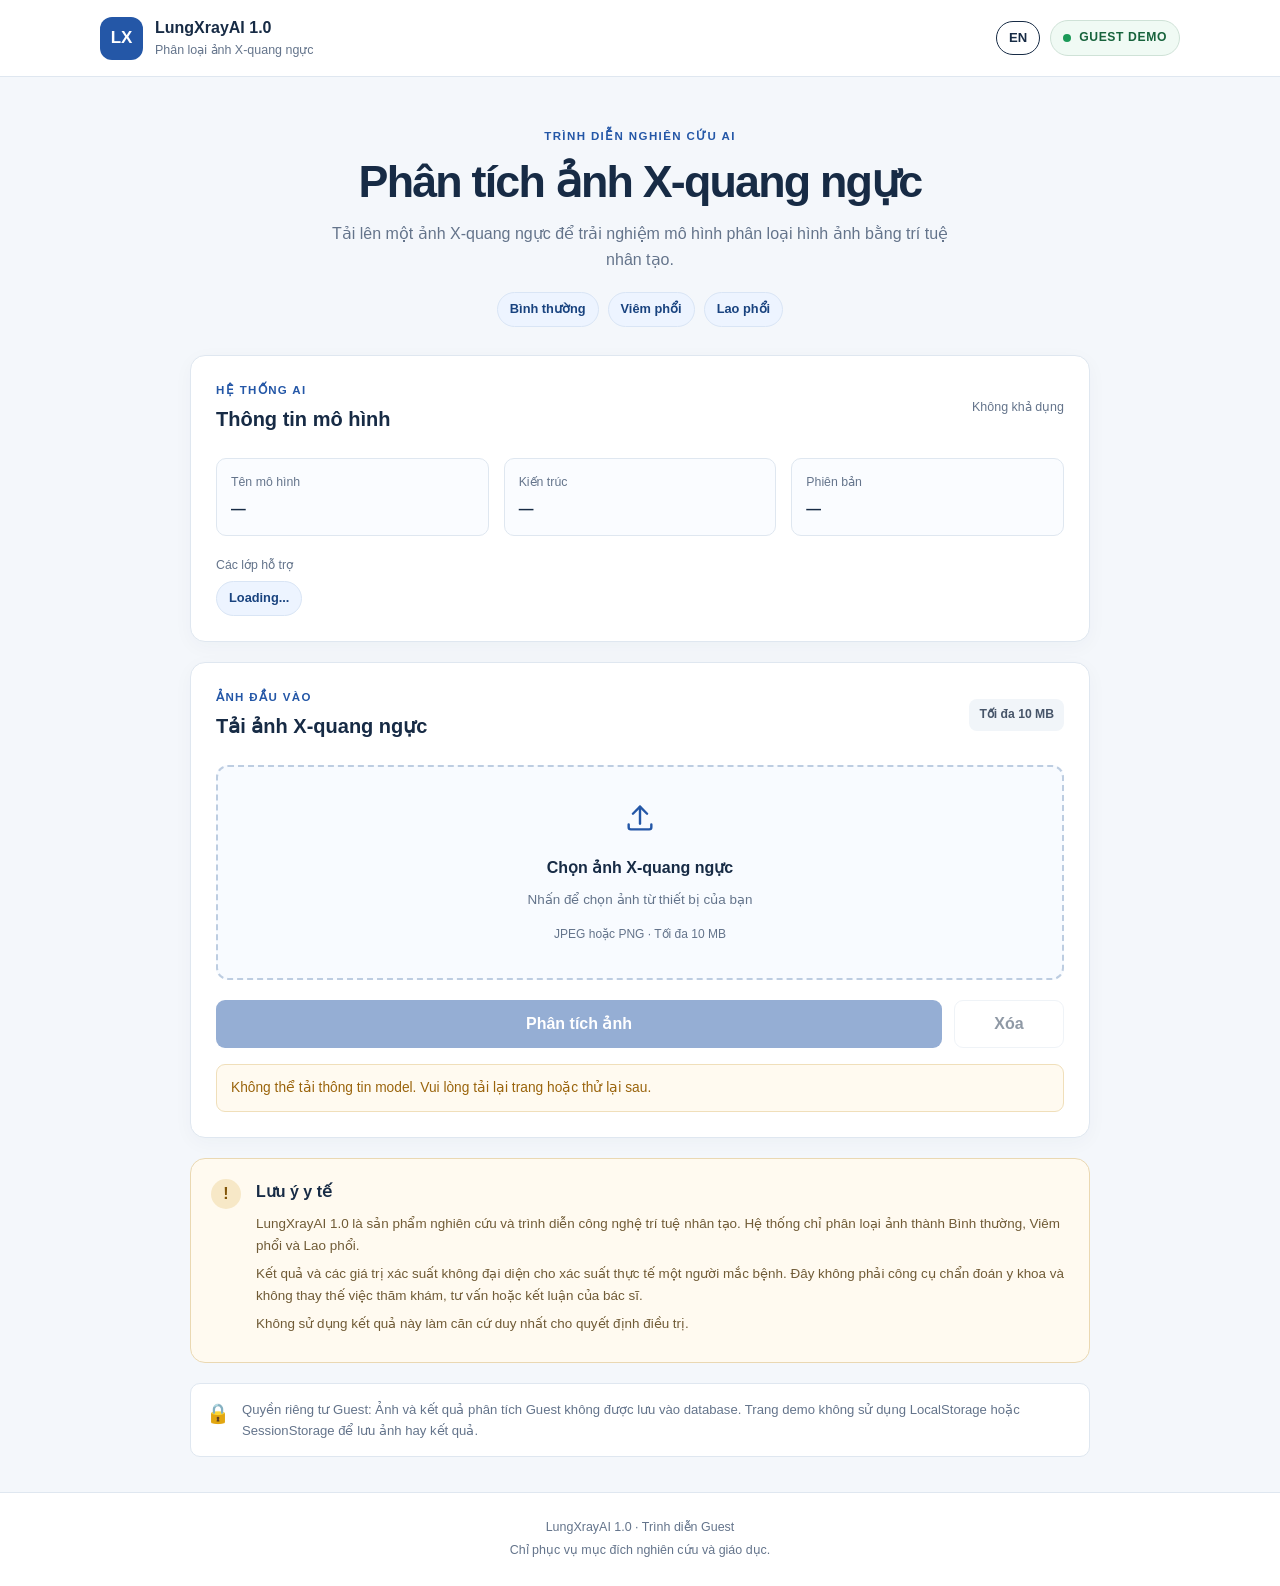
==== frontend/guest.html @ eff58319 "feat: add public stateless guest demo" ====
<!DOCTYPE html>
<html lang="vi">
<head>
    <meta charset="UTF-8">
    <meta name="viewport" content="width=device-width, initial-scale=1">

    <meta
        name="description"
        content="LungXrayAI 1.0 Guest Demo - AI-based chest X-ray image classification."
    >

    <meta name="robots" content="noindex, nofollow">

    <title>Guest Demo | LungXrayAI 1.0</title>

    <link
        rel="stylesheet"
        href="./guest-demo.css?v=guest-2"
    >

    <script
        src="./guest-demo.js?v=guest-2"
        defer
    ></script>
    <script src="./guest-i18n.js?v=guest-2" defer></script>
</head>

<body>

    <header class="site-header">
        <div class="header-inner">

            <div class="brand">
                <div class="brand-icon">LX</div>

                <div>
                    <div class="brand-name">LungXrayAI 1.0</div>
                    <div class="brand-subtitle">
                        Chest X-ray Classification
                    </div>
                </div>
            </div>

            <span class="guest-badge">
                <span class="status-dot"></span>
                GUEST DEMO
            </span>

        </div>
    </header>

    <main class="container">

        <section class="hero">
            <div class="hero-eyebrow">
                AI RESEARCH DEMONSTRATION
            </div>

            <h1>
                Chest X-ray Analysis
            </h1>

            <p>
                Tải lên một ảnh X-quang ngực để trải nghiệm mô hình
                phân loại hình ảnh bằng trí tuệ nhân tạo.
            </p>

            <div class="hero-tags">
                <span>Normal</span>
                <span>Pneumonia</span>
                <span>Tuberculosis</span>
            </div>
        </section>

        <!-- MODEL INFORMATION -->

        <section class="card model-card">

            <div class="section-heading">
                <div>
                    <div class="section-eyebrow">AI SYSTEM</div>
                    <h2>Model Information</h2>
                </div>

                <span id="model-status" class="loading-label">
                    Đang tải model...
                </span>
            </div>

            <div class="model-grid">

                <div class="model-item">
                    <span class="field-label">Model name</span>
                    <strong id="model-name">—</strong>
                </div>

                <div class="model-item">
                    <span class="field-label">Architecture</span>
                    <strong id="model-architecture">—</strong>
                </div>

                <div class="model-item">
                    <span class="field-label">Version</span>
                    <strong id="model-version">—</strong>
                </div>

            </div>

            <div class="class-section">
                <span class="field-label">Supported classes</span>
                <div id="model-classes" class="class-list">
                    <span class="class-chip">Loading...</span>
                </div>
            </div>

        </section>

        <!-- IMAGE UPLOAD -->

        <section class="card upload-card">

            <div class="section-heading">
                <div>
                    <div class="section-eyebrow">IMAGE INPUT</div>
                    <h2>Upload Chest X-ray</h2>
                </div>

                <span class="limit-badge">Maximum 10 MB</span>
            </div>

            <label
                for="guest-file"
                class="upload-zone"
                id="upload-zone"
            >

                <div class="upload-icon">
                    <svg
                        viewBox="0 0 24 24"
                        width="34"
                        height="34"
                        fill="none"
                        stroke="currentColor"
                        stroke-width="1.7"
                        stroke-linecap="round"
                        stroke-linejoin="round"
                        aria-hidden="true"
                    >
                        <path d="M12 16V4"></path>
                        <path d="m7 9 5-5 5 5"></path>
                        <path d="M20 16.5v2A1.5 1.5 0 0 1 18.5 20h-13A1.5 1.5 0 0 1 4 18.5v-2"></path>
                    </svg>
                </div>

                <strong>Chọn ảnh X-quang ngực</strong>

                <span>
                    Nhấn để chọn ảnh từ thiết bị của bạn
                </span>

                <span class="upload-formats">
                    JPEG hoặc PNG · Tối đa 10 MB
                </span>

                <input
                    id="guest-file"
                    class="file-input"
                    type="file"
                    accept=".jpg,.jpeg,.png,image/jpeg,image/png"
                    aria-label="Chọn ảnh X-quang ngực"
                >

            </label>

            <!-- TEMPORARY IMAGE PREVIEW -->

            <div
                id="preview-section"
                class="preview-section"
                hidden
            >

                <div class="preview-heading">
                    <strong>Image Preview</strong>
                    <span id="file-size"></span>
                </div>

                <div class="preview-container">
                    <img
                        id="preview-image"
                        alt="Chest X-ray preview"
                    >
                </div>

                <div class="file-information">
                    <span id="file-name">—</span>
                    <span id="image-dimensions">—</span>
                </div>

            </div>

            <div class="action-buttons">

                <button
                    id="analyze-button"
                    class="button-primary"
                    type="button"
                    disabled
                >
                    <span id="analyze-button-text">
                        Analyze Image
                    </span>
                </button>

                <button
                    id="clear-button"
                    class="button-secondary"
                    type="button"
                    disabled
                >
                    Clear
                </button>

            </div>

            <div
                id="request-status"
                class="request-status"
                role="status"
                aria-live="polite"
                hidden
            ></div>

        </section>

        <!-- ANALYSIS RESULTS -->

        <section
            id="result-section"
            class="card result-card"
            hidden
        >

            <div class="section-heading">
                <div>
                    <div class="section-eyebrow">AI INFERENCE</div>
                    <h2>Analysis Results</h2>
                </div>

                <span class="result-badge">
                    Completed
                </span>
            </div>

            <div class="prediction-panel">

                <span class="field-label">
                    Predicted Class
                </span>

                <h3 id="predicted-class">—</h3>

                <div class="confidence-line">
                    <span>Model confidence</span>
                    <strong id="prediction-confidence">—</strong>
                </div>

            </div>

            <div class="probability-section">

                <h3>Class Probabilities</h3>

                <p class="section-description">
                    Output probabilities generated by the classification model.
                </p>

                <div
                    id="probability-list"
                    class="probability-list"
                ></div>

            </div>

            <div class="result-metadata">

                <h3>Analysis Information</h3>

                <div class="metadata-grid">

                    <div>
                        <span class="field-label">Image format</span>
                        <strong id="result-format">—</strong>
                    </div>

                    <div>
                        <span class="field-label">Image dimensions</span>
                        <strong id="result-dimensions">—</strong>
                    </div>

                    <div>
                        <span class="field-label">Model version</span>
                        <strong id="result-model-version">—</strong>
                    </div>

                </div>

            </div>

            <p class="result-disclaimer">
                Các kết quả trên là đầu ra của mô hình AI,
                không phải kết luận chẩn đoán y khoa.
            </p>

        </section>

        <!-- MEDICAL DISCLAIMER -->

        <section class="disclaimer-card">

            <div class="disclaimer-icon">!</div>

            <div>
                <h2>Medical Disclaimer</h2>

                <p>
                    LungXrayAI 1.0 là sản phẩm nghiên cứu và trình diễn
                    công nghệ trí tuệ nhân tạo. Hệ thống chỉ phân loại ảnh
                    thành Normal, Pneumonia và Tuberculosis.
                </p>

                <p>
                    Kết quả và các giá trị xác suất không đại diện cho
                    xác suất thực tế một người mắc bệnh. Đây không phải
                    công cụ chẩn đoán y khoa và không thay thế việc
                    thăm khám, tư vấn hoặc kết luận của bác sĩ.
                </p>

                <p>
                    Không sử dụng kết quả này làm căn cứ duy nhất
                    cho quyết định điều trị.
                </p>
            </div>

        </section>

        <!-- PRIVACY INFORMATION -->

        <section class="privacy-note">

            <span class="privacy-icon">🔒</span>

            <p>
                <strong>Guest privacy:</strong>
                Ảnh và kết quả phân tích Guest không được lưu vào
                database. Trang demo không sử dụng LocalStorage
                hoặc SessionStorage để lưu ảnh hay kết quả.
            </p>

        </section>

    </main>

    <footer class="site-footer">
        <p>
            LungXrayAI 1.0 · Guest Demonstration
        </p>

        <p>
            Research and educational purposes only.
        </p>
    </footer>

</body>
</html>
---- frontend/guest-demo.css ----
:root {
    color-scheme: light;

    --primary: #2457a7;
    --primary-dark: #19437f;
    --primary-soft: #edf4ff;

    --text: #172b45;
    --muted: #64748b;

    --border: #dfe7f0;
    --surface: #ffffff;
    --background: #f4f7fb;

    --success: #16804a;
    --danger: #bd3434;
    --warning: #9a640c;

    --radius: 15px;
}

* {
    box-sizing: border-box;
}

body {
    margin: 0;
    min-height: 100vh;

    background: var(--background);
    color: var(--text);

    font-family:
        Inter,
        "Segoe UI",
        Arial,
        sans-serif;

    line-height: 1.6;
}

button,
input {
    font: inherit;
}

.site-header {
    background: var(--surface);
    border-bottom: 1px solid var(--border);
}

.header-inner {
    width: min(1080px, calc(100% - 36px));
    min-height: 76px;

    margin: auto;

    display: flex;
    align-items: center;
    justify-content: space-between;
    gap: 16px;
}

.brand {
    display: flex;
    align-items: center;
    gap: 12px;
}

.brand-icon {
    width: 43px;
    height: 43px;

    display: grid;
    place-items: center;

    border-radius: 12px;

    background: var(--primary);
    color: white;

    font-size: 17px;
    font-weight: 800;
}

.brand-name {
    font-size: 1rem;
    font-weight: 800;
}

.brand-subtitle {
    color: var(--muted);
    font-size: 0.78rem;
}

.guest-badge {
    display: inline-flex;
    align-items: center;
    gap: 8px;

    padding: 7px 12px;

    border: 1px solid #cfe2d7;
    border-radius: 999px;

    background: #f0faf4;
    color: #17633c;

    font-size: 0.76rem;
    font-weight: 800;
    letter-spacing: 0.05em;
}

.status-dot {
    width: 8px;
    height: 8px;

    border-radius: 50%;
    background: #1b9a58;
}

.container {
    width: min(900px, calc(100% - 36px));
    margin: 0 auto;
}

.hero {
    padding: 50px 0 28px;
    text-align: center;
}

.hero-eyebrow,
.section-eyebrow {
    color: var(--primary);

    font-size: 0.72rem;
    font-weight: 800;
    letter-spacing: 0.12em;
}

.hero h1 {
    margin: 10px 0;

    font-size: clamp(2rem, 5vw, 2.8rem);
    line-height: 1.2;
    letter-spacing: -0.04em;
}

.hero p {
    max-width: 620px;
    margin: 12px auto;

    color: var(--muted);
}

.hero-tags {
    display: flex;
    justify-content: center;
    flex-wrap: wrap;
    gap: 9px;

    margin-top: 20px;
}

.hero-tags span,
.class-chip {
    padding: 6px 12px;

    border: 1px solid #d9e5f5;
    border-radius: 999px;

    background: var(--primary-soft);
    color: var(--primary-dark);

    font-size: 0.8rem;
    font-weight: 700;
}

.card {
    margin-bottom: 20px;
    padding: 25px;

    border: 1px solid var(--border);
    border-radius: var(--radius);

    background: var(--surface);
    box-shadow: 0 5px 20px rgba(25, 55, 90, 0.035);
}

.section-heading {
    display: flex;
    align-items: center;
    justify-content: space-between;
    gap: 16px;

    margin-bottom: 23px;
}

.section-heading h2 {
    margin: 4px 0 0;
    font-size: 1.25rem;
}

.loading-label {
    color: var(--muted);
    font-size: 0.78rem;
}

.model-grid {
    display: grid;
    grid-template-columns: repeat(3, minmax(0, 1fr));
    gap: 15px;
}

.model-item {
    min-width: 0;
    padding: 14px;

    border: 1px solid var(--border);
    border-radius: 10px;

    background: #fafcff;
}

.field-label {
    display: block;
    margin-bottom: 5px;

    color: var(--muted);
    font-size: 0.77rem;
}

.model-item strong,
.metadata-grid strong {
    display: block;
    overflow-wrap: anywhere;
    font-size: 0.92rem;
}

.class-section {
    margin-top: 20px;
}

.class-list {
    display: flex;
    flex-wrap: wrap;
    gap: 8px;
}

.limit-badge {
    padding: 6px 10px;

    border-radius: 8px;
    background: #f1f5f9;

    color: #475569;
    font-size: 0.76rem;
    font-weight: 700;
}

.upload-zone {
    position: relative;

    min-height: 215px;
    padding: 28px 18px;

    display: flex;
    flex-direction: column;
    align-items: center;
    justify-content: center;
    gap: 8px;

    border: 2px dashed #bdcde1;
    border-radius: 12px;

    background: #f8fbff;
    cursor: pointer;

    transition:
        border-color 0.2s ease,
        background 0.2s ease;
}

.upload-zone:hover,
.upload-zone:focus-within {
    border-color: var(--primary);
    background: var(--primary-soft);
}

.upload-icon {
    color: var(--primary);
    margin-bottom: 5px;
}

.upload-zone strong {
    font-size: 1rem;
}

.upload-zone > span {
    color: var(--muted);
    text-align: center;
    font-size: 0.84rem;
}

.upload-zone .upload-formats {
    margin-top: 7px;
    font-size: 0.75rem;
}

.file-input {
    position: absolute;

    width: 1px;
    height: 1px;
    padding: 0;
    margin: -1px;

    overflow: hidden;
    clip: rect(0, 0, 0, 0);
    white-space: nowrap;

    border: 0;
}

.preview-section {
    margin-top: 22px;
    padding: 16px;

    border: 1px solid var(--border);
    border-radius: 11px;
}

.preview-section[hidden],
.result-card[hidden],
.request-status[hidden] {
    display: none !important;
}

.preview-heading,
.file-information {
    display: flex;
    justify-content: space-between;
    gap: 12px;
}

.preview-heading {
    margin-bottom: 12px;
}

.preview-heading span,
.file-information {
    color: var(--muted);
    font-size: 0.78rem;
}

.preview-container {
    display: grid;
    place-items: center;

    min-height: 180px;
    max-height: 360px;
    overflow: hidden;

    border-radius: 8px;
    background: #101923;
}

.preview-container img {
    display: block;

    max-width: 100%;
    max-height: 340px;

    object-fit: contain;
}

.file-information {
    margin-top: 12px;
    flex-wrap: wrap;
}

#file-name {
    max-width: 70%;
    overflow-wrap: anywhere;
}

.action-buttons {
    display: flex;
    gap: 12px;
    margin-top: 20px;
}

button {
    min-height: 45px;
    padding: 10px 20px;

    border: 1px solid transparent;
    border-radius: 9px;

    font-weight: 700;
    cursor: pointer;

    transition:
        background 0.2s ease,
        border-color 0.2s ease,
        opacity 0.2s ease;
}

.button-primary {
    flex: 1;

    background: var(--primary);
    color: white;
}

.button-primary:hover:not(:disabled) {
    background: var(--primary-dark);
}

.button-secondary {
    min-width: 110px;

    border-color: var(--border);
    background: white;
    color: var(--text);
}

.button-secondary:hover:not(:disabled) {
    background: #f1f5f9;
}

button:disabled {
    opacity: 0.48;
    cursor: not-allowed;
}

button:focus-visible {
    outline: 3px solid #93b9f2;
    outline-offset: 3px;
}

.request-status {
    margin-top: 16px;
    padding: 12px 14px;

    border: 1px solid #d9e5f5;
    border-radius: 9px;

    background: #f3f7ff;
    color: #244c82;

    font-size: 0.86rem;
}

.request-status.status-error {
    border-color: #f0caca;
    background: #fff5f5;
    color: var(--danger);
}

.request-status.status-success {
    border-color: #cce6d6;
    background: #f1faf4;
    color: var(--success);
}

.request-status.status-warning {
    border-color: #f0dfba;
    background: #fffaf0;
    color: var(--warning);
}

.result-badge {
    padding: 6px 11px;

    border-radius: 999px;
    background: #edf8f1;
    color: var(--success);

    font-size: 0.75rem;
    font-weight: 800;
}

.prediction-panel {
    padding: 20px;

    border: 1px solid #d8e5f5;
    border-radius: 11px;

    background: #f5f9ff;
}

.prediction-panel h3 {
    margin: 5px 0 17px;

    color: var(--primary-dark);
    font-size: 1.65rem;
}

.confidence-line {
    display: flex;
    justify-content: space-between;
    gap: 12px;

    padding-top: 12px;
    border-top: 1px solid #dce6f2;

    font-size: 0.88rem;
}

.probability-section {
    margin-top: 26px;
}

.probability-section h3,
.result-metadata h3 {
    margin-bottom: 4px;
    font-size: 1rem;
}

.section-description {
    margin-top: 0;
    color: var(--muted);
    font-size: 0.8rem;
}

.probability-list {
    display: grid;
    gap: 18px;
    margin-top: 18px;
}

.probability-row {
    display: grid;
    gap: 7px;
}

.probability-label {
    display: flex;
    justify-content: space-between;
    gap: 12px;

    font-size: 0.85rem;
}

.probability-track {
    height: 10px;
    overflow: hidden;

    border-radius: 999px;
    background: #e9eef5;
}

.probability-fill {
    height: 100%;
    width: 0;

    border-radius: inherit;
    background: #7b9bc8;

    transition: width 0.45s ease;
}

.probability-row.is-predicted .probability-fill {
    background: var(--primary);
}

.probability-row.is-predicted .probability-label strong {
    color: var(--primary-dark);
}

.result-metadata {
    margin-top: 28px;
    padding-top: 20px;

    border-top: 1px solid var(--border);
}

.metadata-grid {
    display: grid;
    grid-template-columns: repeat(3, minmax(0, 1fr));
    gap: 14px;

    margin-top: 15px;
}

.metadata-grid > div {
    padding: 12px;

    border: 1px solid var(--border);
    border-radius: 9px;
}

.result-disclaimer {
    margin: 20px 0 0;
    color: var(--muted);
    font-size: 0.8rem;
}

.disclaimer-card {
    display: flex;
    gap: 15px;

    margin: 20px 0;
    padding: 20px;

    border: 1px solid #ead8b2;
    border-radius: var(--radius);

    background: #fffaf0;
}

.disclaimer-icon {
    flex-shrink: 0;

    width: 30px;
    height: 30px;

    display: grid;
    place-items: center;

    border-radius: 50%;
    background: #f7e8c7;
    color: #825609;

    font-weight: 900;
}

.disclaimer-card h2 {
    margin: 0 0 9px;
    font-size: 1rem;
}

.disclaimer-card p {
    margin: 7px 0;
    color: #705b36;
    font-size: 0.84rem;
}

.privacy-note {
    display: flex;
    align-items: flex-start;
    gap: 12px;

    margin: 20px 0 35px;
    padding: 15px;

    border: 1px solid var(--border);
    border-radius: 10px;

    background: white;
}

.privacy-icon {
    font-size: 1.2rem;
}

.privacy-note p {
    margin: 0;
    color: var(--muted);
    font-size: 0.82rem;
}

.site-footer {
    padding: 22px 18px;

    border-top: 1px solid var(--border);
    background: white;

    text-align: center;
}

.site-footer p {
    margin: 3px;
    color: var(--muted);
    font-size: 0.78rem;
}

@media (max-width: 650px) {

    .hero {
        padding-top: 36px;
    }

    .card {
        padding: 18px;
    }

    .model-grid,
    .metadata-grid {
        grid-template-columns: 1fr;
    }

    .section-heading {
        align-items: flex-start;
    }

    .limit-badge {
        white-space: nowrap;
    }

    .file-information {
        flex-direction: column;
        gap: 5px;
    }

    .action-buttons {
        flex-direction: column;
    }

    .button-secondary {
        width: 100%;
    }

    .disclaimer-card {
        padding: 16px;
    }
}

@media (prefers-reduced-motion: reduce) {

    *,
    *::before,
    *::after {
        scroll-behavior: auto !important;
        transition-duration: 0.01ms !important;
        animation-duration: 0.01ms !important;
    }
}

/* ===== GUEST I18N SWITCH ===== */

.header-actions {
    display: flex;
    align-items: center;
    gap: 10px;
    margin-left: auto;
}

.header-actions .guest-badge {
    margin-left: 0;
}

.language-switch {
    min-width: 44px;
    min-height: 34px;
    padding: 6px 11px;
    border: 1px solid currentColor;
    border-radius: 999px;
    background: transparent;
    color: inherit;
    font: inherit;
    font-size: 0.82rem;
    font-weight: 700;
    line-height: 1;
    cursor: pointer;
}

.language-switch:hover {
    opacity: 0.8;
}

.language-switch:focus-visible {
    outline: 2px solid currentColor;
    outline-offset: 3px;
}

@media (max-width: 640px) {
    .header-actions {
        gap: 7px;
    }

    .language-switch {
        min-width: 40px;
        padding-inline: 9px;
    }
}
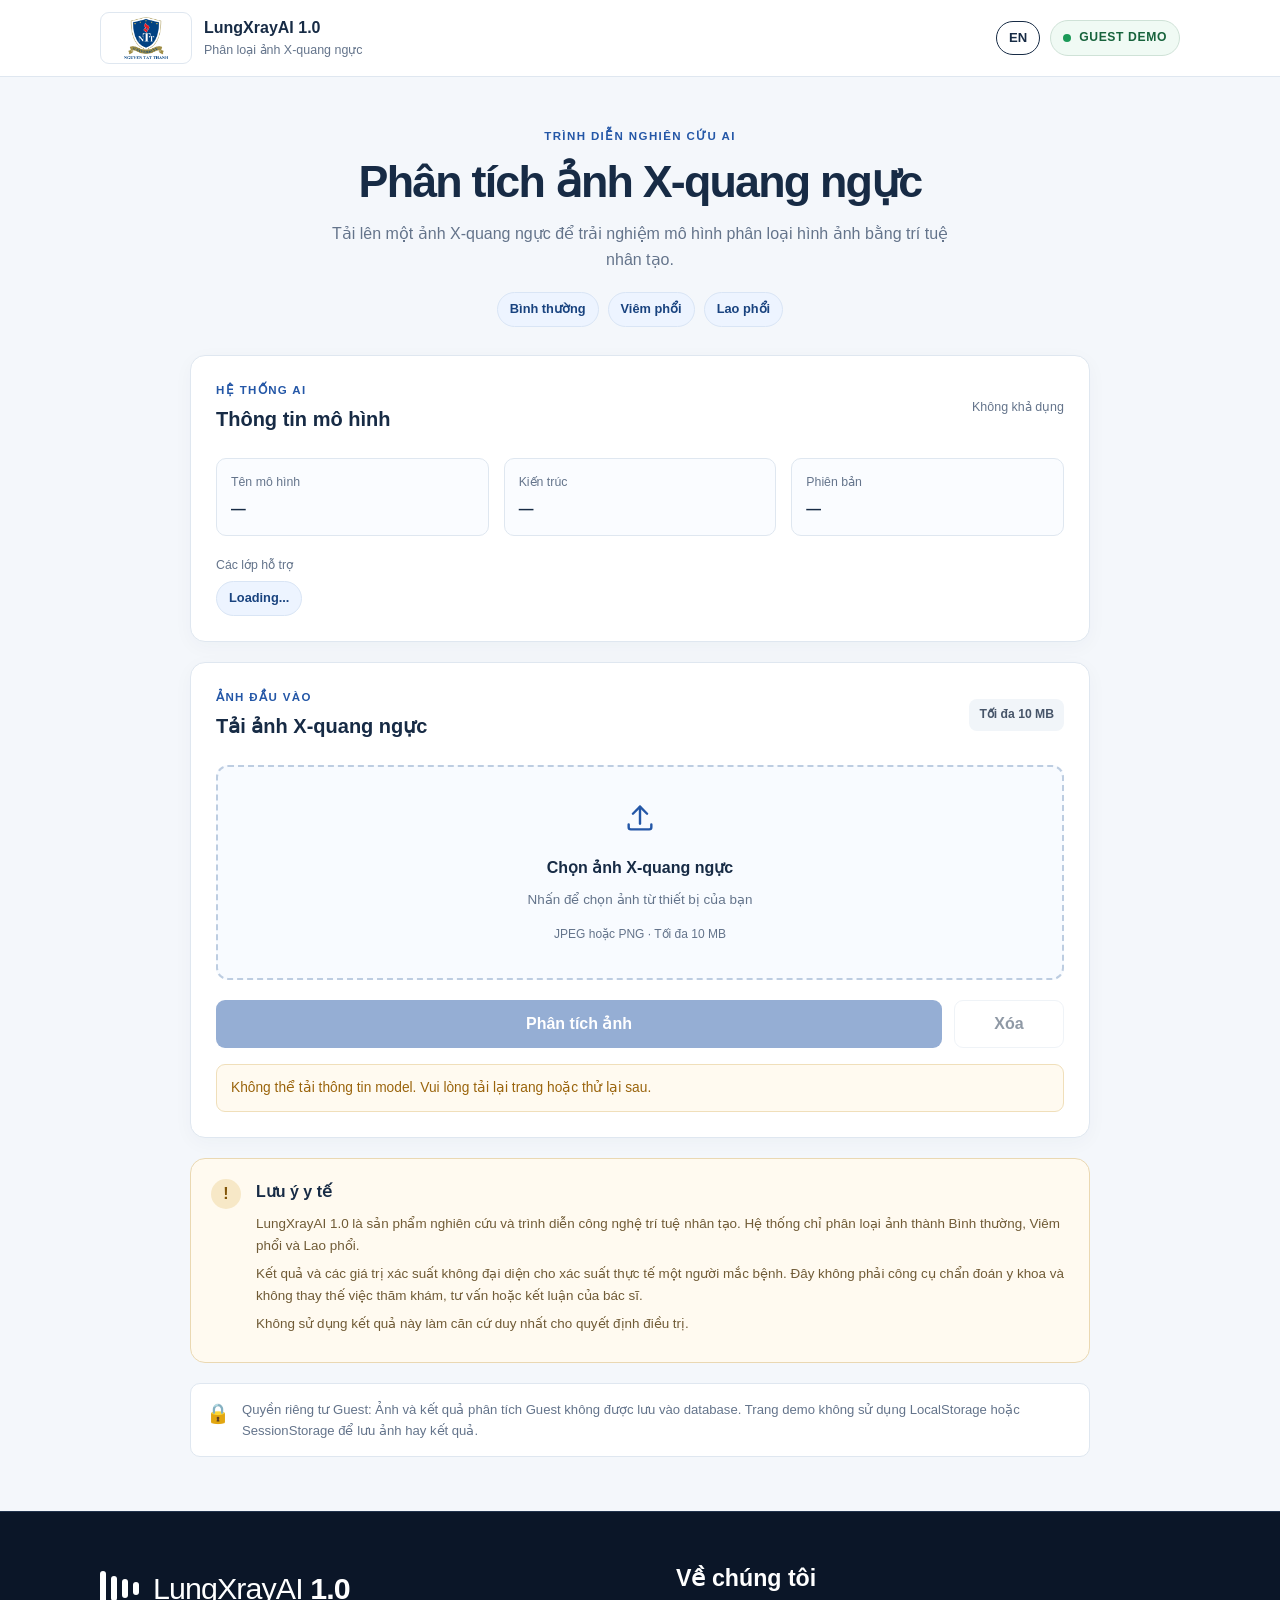
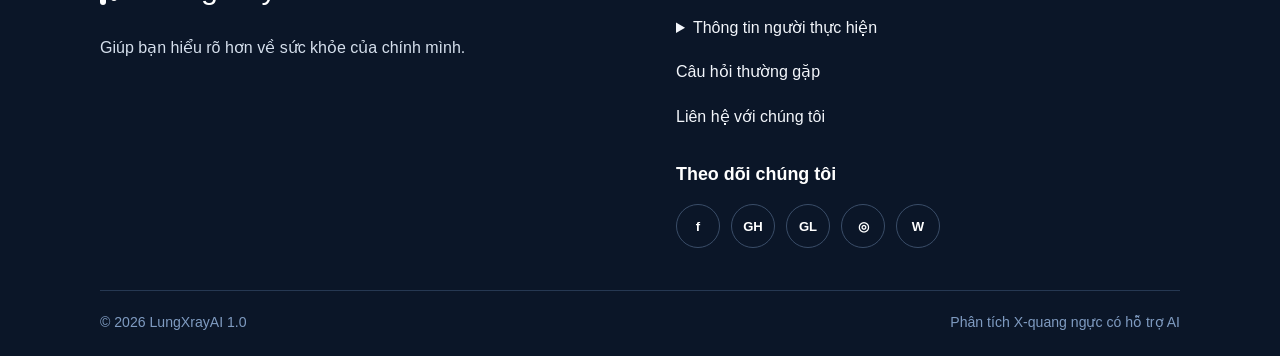
==== commit f65db535: "feat: publish guest demo frontend" ====
--- a/frontend/guest.html
+++ b/frontend/guest.html
@@ -31,7 +31,11 @@
         <div class="header-inner">
 
             <div class="brand">
-                <div class="brand-icon">LX</div>
+                <img
+                    class="brand-logo"
+                    src="./nttu-logo.png"
+                    alt="Nguyen Tat Thanh University"
+                >
 
                 <div>
                     <div class="brand-name">LungXrayAI 1.0</div>
@@ -361,14 +365,268 @@
 
     </main>
 
-    <footer class="site-footer">
-        <p>
-            LungXrayAI 1.0 · Guest Demonstration
-        </p>
-
-        <p>
-            Research and educational purposes only.
-        </p>
+    <footer
+        class="site-footer site-footer-v2"
+        aria-label="Website footer"
+    >
+        <div class="site-footer-shell">
+
+            <section
+                class="site-footer-column site-footer-brand"
+                aria-label="LungXrayAI 1.0"
+            >
+                <div
+                    class="site-footer-logo"
+                    aria-label="LungXrayAI 1.0"
+                >
+                    <span
+                        class="site-footer-logo-mark"
+                        aria-hidden="true"
+                    >
+                        <i></i>
+                        <i></i>
+                        <i></i>
+                        <i></i>
+                    </span>
+
+                    <span class="site-footer-logo-name">
+                        LungXrayAI <strong>1.0</strong>
+                    </span>
+                </div>
+
+                <p
+                    class="site-footer-copy"
+                    data-footer-language="en"
+                    lang="en"
+                    hidden
+                >
+                    Helps you understand your own health better.
+                </p>
+
+                <p
+                    class="site-footer-copy"
+                    data-footer-language="vi"
+                    lang="vi"
+                >
+                    Gi&#250;p b&#7841;n hi&#7875;u r&#245; h&#417;n
+                    v&#7873; s&#7913;c kh&#7887;e c&#7911;a
+                    ch&#237;nh m&#236;nh.
+                </p>
+            </section>
+
+
+            <section
+                class="site-footer-column site-footer-about"
+                aria-labelledby="footer-about-title"
+            >
+                <h2
+                    id="footer-about-title"
+                    class="site-footer-heading"
+                >
+                    <span
+                        data-footer-language="en"
+                        lang="en"
+                        hidden
+                    >
+                        About Us
+                    </span>
+
+                    <span
+                        data-footer-language="vi"
+                        lang="vi"
+                    >
+                        V&#7873; ch&#250;ng t&#244;i
+                    </span>
+                </h2>
+
+
+                <div class="site-footer-info-list">
+
+                    <details class="site-footer-team">
+                        <summary>
+                            <span
+                                data-footer-language="en"
+                                lang="en"
+                                hidden
+                            >
+                                Performer information
+                            </span>
+
+                            <span
+                                data-footer-language="vi"
+                                lang="vi"
+                            >
+                                Th&#244;ng tin ng&#432;&#7901;i
+                                th&#7921;c hi&#7879;n
+                            </span>
+                        </summary>
+
+                        <div class="site-footer-team-members">
+
+                            <div class="site-footer-team-member">
+                                <strong>
+                                    V&#245; Nh&#7853;t Nguy&#234;n
+                                </strong>
+                                <span>2200004486</span>
+                            </div>
+
+                            <div class="site-footer-team-member">
+                                <strong>
+                                    V&#244; V&#259;n Ngh&#297;a
+                                </strong>
+                                <span>2200000318</span>
+                            </div>
+
+                            <div class="site-footer-team-member">
+                                <strong>
+                                    L&#234; &#272;o&#224;n Anh Tu&#7845;n
+                                </strong>
+                                <span>2200010939</span>
+                            </div>
+
+                        </div>
+                    </details>
+
+
+                    <div class="site-footer-info-item">
+
+                        <span
+                            data-footer-language="en"
+                            lang="en"
+                            hidden
+                        >
+                            FAQs
+                        </span>
+
+                        <span
+                            data-footer-language="vi"
+                            lang="vi"
+                        >
+                            C&#226;u h&#7887;i th&#432;&#7901;ng
+                            g&#7863;p
+                        </span>
+
+                    </div>
+
+
+                    <div class="site-footer-info-item">
+
+                        <span
+                            data-footer-language="en"
+                            lang="en"
+                            hidden
+                        >
+                            Contact Us
+                        </span>
+
+                        <span
+                            data-footer-language="vi"
+                            lang="vi"
+                        >
+                            Li&#234;n h&#7879; v&#7899;i
+                            ch&#250;ng t&#244;i
+                        </span>
+
+                    </div>
+
+                </div>
+
+
+                <div class="site-footer-follow">
+
+                    <h3>
+                        <span
+                            data-footer-language="en"
+                            lang="en"
+                            hidden
+                        >
+                            Follow us
+                        </span>
+
+                        <span
+                            data-footer-language="vi"
+                            lang="vi"
+                        >
+                            Theo d&#245;i ch&#250;ng t&#244;i
+                        </span>
+                    </h3>
+
+
+                    <div
+                        class="site-footer-socials"
+                        aria-label="Social media"
+                    >
+
+                        <a
+                            class="site-footer-social"
+                            href="https://www.facebook.com/le.tuan.191787/"
+                            target="_blank"
+                            rel="noopener noreferrer"
+                            aria-label="Facebook"
+                            title="Facebook"
+                        >f</a>
+
+                        <a
+                            class="site-footer-social"
+                            href="https://github.com/Mons1412"
+                            target="_blank"
+                            rel="noopener noreferrer"
+                            aria-label="GitHub"
+                            title="GitHub"
+                        >GH</a>
+
+                        <a
+                            class="site-footer-social"
+                            href="https://gitlab.com/Mons1412"
+                            target="_blank"
+                            rel="noopener noreferrer"
+                            aria-label="GitLab"
+                            title="GitLab"
+                        >GL</a>
+
+                        <span
+                            class="site-footer-social"
+                            aria-label="Instagram"
+                            title="Instagram"
+                        >&#9678;</span>
+
+                        <span
+                            class="site-footer-social"
+                            aria-label="Website"
+                            title="Website"
+                        >W</span>
+
+                    </div>
+                </div>
+
+            </section>
+
+        </div>
+
+
+        <div class="site-footer-bottom">
+
+            <span>
+                &copy; 2026 LungXrayAI 1.0
+            </span>
+
+            <span
+                data-footer-language="en"
+                lang="en"
+                hidden
+            >
+                AI-assisted chest X-ray analysis
+            </span>
+
+            <span
+                data-footer-language="vi"
+                lang="vi"
+            >
+                Ph&#226;n t&#237;ch X-quang ng&#7921;c
+                c&#243; h&#7895; tr&#7907; AI
+            </span>
+
+        </div>
     </footer>
 
 </body>
--- a/frontend/guest-demo.css
+++ b/frontend/guest-demo.css
@@ -67,20 +67,20 @@
     gap: 12px;
 }
 
-.brand-icon {
-    width: 43px;
-    height: 43px;
-
-    display: grid;
-    place-items: center;
-
-    border-radius: 12px;
-
-    background: var(--primary);
-    color: white;
-
-    font-size: 17px;
-    font-weight: 800;
+.brand-logo {
+    width: 92px;
+    height: 52px;
+
+    display: block;
+    flex-shrink: 0;
+
+    object-fit: contain;
+
+    border: 1px solid var(--border);
+    border-radius: 9px;
+
+    background: #ffffff;
+    padding: 4px;
 }
 
 .brand-name {
@@ -662,18 +662,228 @@
 }
 
 .site-footer {
-    padding: 22px 18px;
-
-    border-top: 1px solid var(--border);
-    background: white;
-
-    text-align: center;
-}
-
-.site-footer p {
-    margin: 3px;
-    color: var(--muted);
-    font-size: 0.78rem;
+    margin-top: 54px;
+    padding: 52px 28px 22px;
+
+    border-top: 1px solid #21324c;
+
+    background: #0b1628;
+    color: #ffffff;
+}
+
+.site-footer-shell {
+    width: min(1080px, 100%);
+    margin: 0 auto;
+
+    display: grid;
+    grid-template-columns:
+        minmax(0, 1fr)
+        minmax(0, 1fr);
+
+    gap: 72px;
+}
+
+.site-footer-column {
+    min-width: 0;
+}
+
+.site-footer-logo {
+    display: flex;
+    align-items: center;
+    gap: 14px;
+
+    margin-bottom: 22px;
+}
+
+.site-footer-logo-mark {
+    display: inline-flex;
+    align-items: center;
+    gap: 5px;
+}
+
+.site-footer-logo-mark i {
+    display: block;
+
+    width: 6px;
+
+    border-radius: 999px;
+    background: #ffffff;
+}
+
+.site-footer-logo-mark i:nth-child(1) {
+    height: 34px;
+}
+
+.site-footer-logo-mark i:nth-child(2) {
+    height: 25px;
+}
+
+.site-footer-logo-mark i:nth-child(3) {
+    height: 19px;
+}
+
+.site-footer-logo-mark i:nth-child(4) {
+    height: 13px;
+}
+
+.site-footer-logo-name {
+    color: #ffffff;
+
+    font-size: clamp(1.45rem, 3vw, 1.9rem);
+    font-weight: 500;
+    letter-spacing: -0.03em;
+}
+
+.site-footer-logo-name strong {
+    font-weight: 800;
+}
+
+.site-footer-copy {
+    max-width: 390px;
+    margin: 0;
+
+    color: #d5dfec;
+
+    font-size: 1rem;
+    line-height: 1.8;
+}
+
+.site-footer-heading {
+    margin: 0 0 22px;
+
+    color: #ffffff;
+
+    font-size: 1.45rem;
+    line-height: 1.25;
+}
+
+.site-footer-info-list {
+    display: flex;
+    flex-direction: column;
+    gap: 19px;
+
+    margin-bottom: 30px;
+}
+
+.site-footer-team summary,
+.site-footer-info-item {
+    color: #f3f6fb;
+
+    font-size: 1rem;
+    line-height: 1.6;
+}
+
+.site-footer-team summary {
+    cursor: pointer;
+}
+
+.site-footer-team-members {
+    display: grid;
+    gap: 10px;
+
+    margin-top: 13px;
+}
+
+.site-footer-team-member {
+    display: flex;
+    flex-direction: column;
+    gap: 2px;
+
+    padding: 10px 12px;
+
+    border: 1px solid #243753;
+    border-radius: 9px;
+
+    background: #101f34;
+}
+
+.site-footer-team-member strong {
+    color: #ffffff;
+}
+
+.site-footer-team-member span {
+    color: #9fb1c9;
+    font-size: 0.84rem;
+}
+
+.site-footer-follow h3 {
+    margin: 0 0 16px;
+
+    color: #ffffff;
+    font-size: 1.12rem;
+}
+
+.site-footer-socials {
+    display: flex;
+    flex-wrap: wrap;
+    gap: 11px;
+}
+
+.site-footer-social {
+    width: 44px;
+    height: 44px;
+
+    display: inline-flex;
+    align-items: center;
+    justify-content: center;
+
+    border: 1px solid #3a4d68;
+    border-radius: 50%;
+
+    background: transparent;
+    color: #ffffff;
+
+    text-decoration: none;
+
+    font-size: 0.82rem;
+    font-weight: 700;
+
+    transition:
+        transform 0.2s ease,
+        border-color 0.2s ease,
+        background 0.2s ease;
+}
+
+a.site-footer-social:hover {
+    transform: translateY(-2px);
+
+    border-color: #7894bb;
+    background: #142640;
+}
+
+.site-footer-bottom {
+    width: min(1080px, 100%);
+    margin: 42px auto 0;
+    padding-top: 20px;
+
+    display: flex;
+    justify-content: space-between;
+    gap: 18px;
+    flex-wrap: wrap;
+
+    border-top: 1px solid #263852;
+
+    color: #7f9bc1;
+    font-size: 0.88rem;
+}
+
+@media (max-width: 760px) {
+
+    .site-footer {
+        padding: 40px 20px 20px;
+    }
+
+    .site-footer-shell {
+        grid-template-columns: 1fr;
+        gap: 38px;
+    }
+
+    .site-footer-bottom {
+        margin-top: 34px;
+
+        flex-direction: column;
+        gap: 7px;
+    }
 }
 
 @media (max-width: 650px) {
